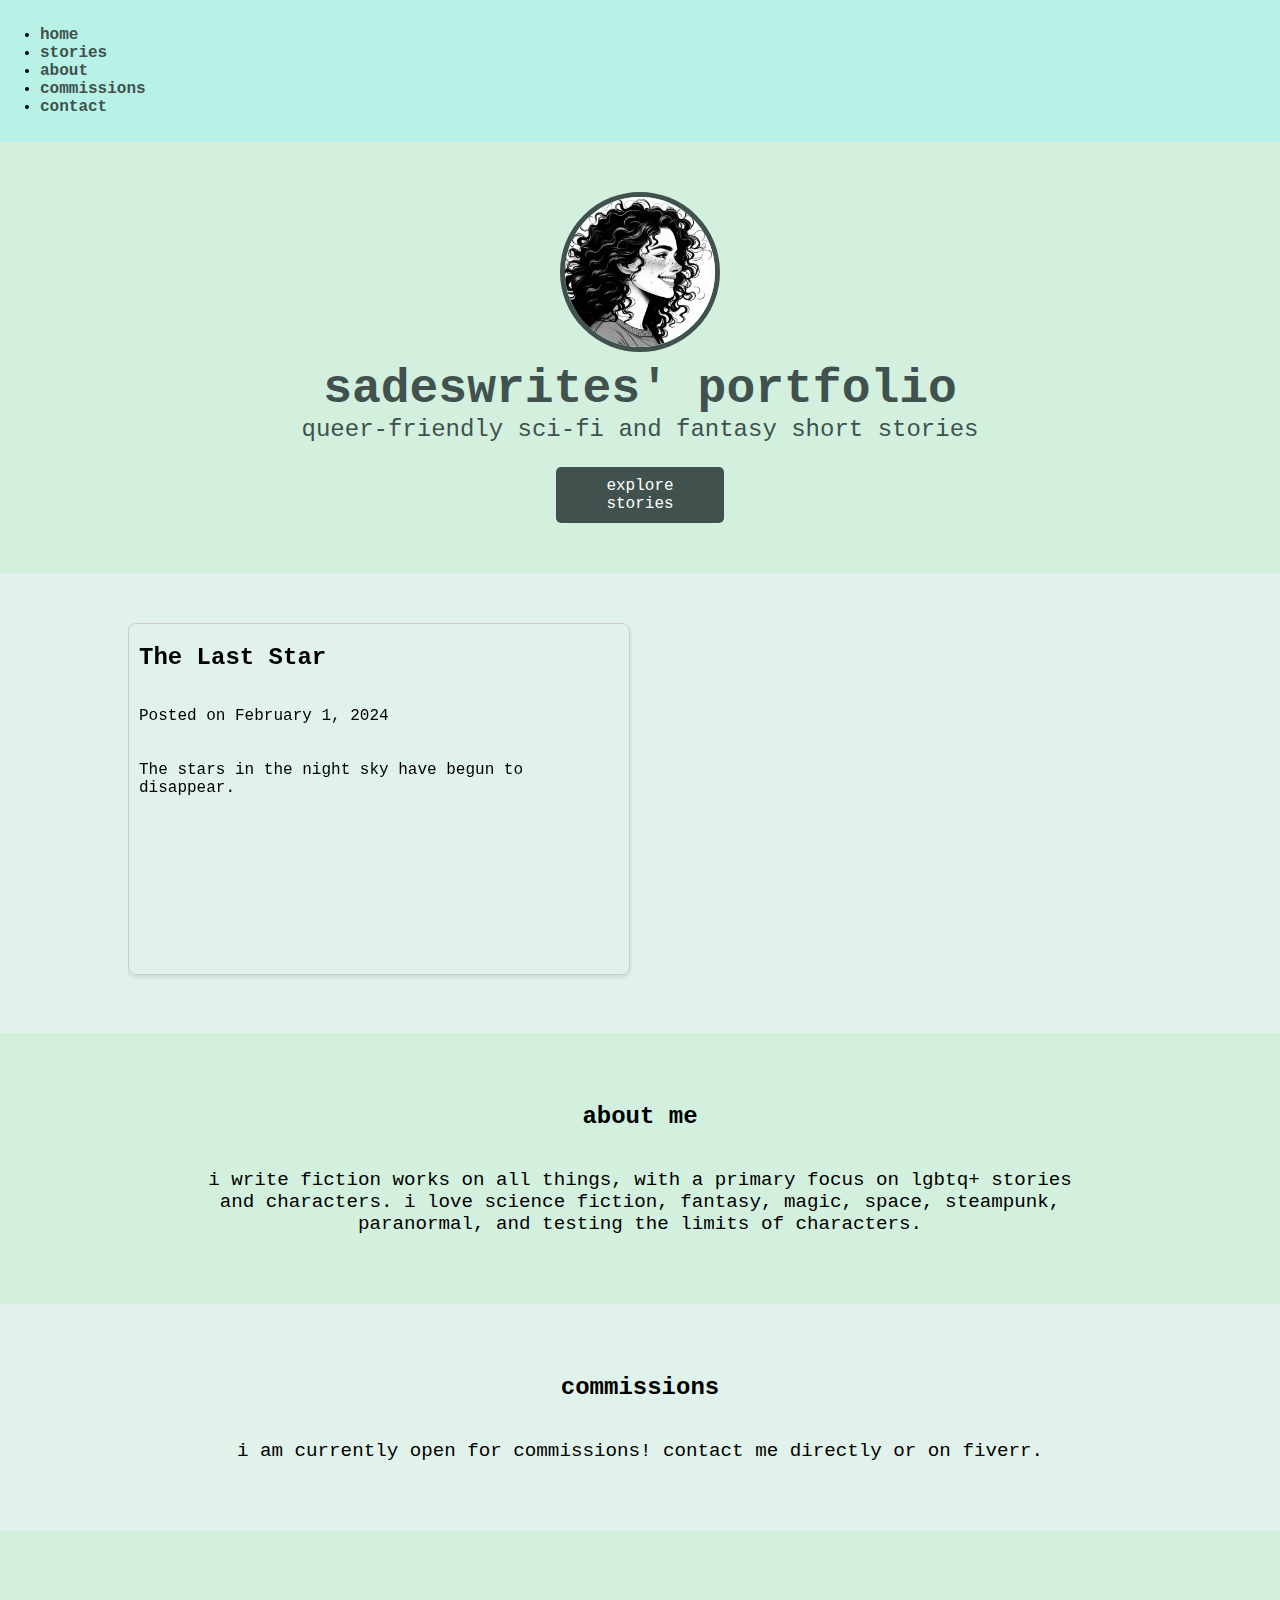
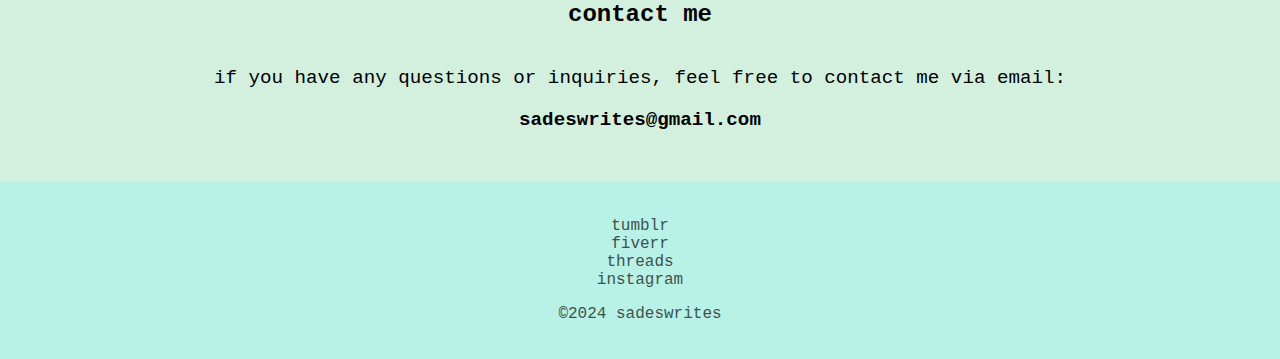
==== index.html @ 993988ee "Add files via upload" ====
<!DOCTYPE html>
<html lang="en">
<head>
    <meta charset="UTF-8">
    <meta name="viewport" content="width=device-width, initial-scale=1.0">
    <title>sadeswrites' portfolio</title>
    <link rel="icon" type="image/x-icon" href="favicon.png">
    <!-- Add Swiper JS -->
    <script src="https://unpkg.com/swiper/swiper-bundle.min.js"></script>
    
    <!-- Add Swiper CSS -->
    <link rel="stylesheet" href="https://unpkg.com/swiper/swiper-bundle.min.css" />
    <link rel="stylesheet" href="styles.css">
</head>
<body>
    <header>
        <nav>
            <ul>
                <li><a href="#">home</a></li>
                <li><a href="stories/">stories</a></li>
                <li><a href="#about">about</a></li>
                <li><a href="#commissions">commissions</a></li>
                <li><a href="#contact">contact</a></li>
            </ul>
        </nav>
    </header>

    <section class="hero">
        <img src="sadie.jpg" alt="Profile Picture" class="profile-picture">
        <h1>sadeswrites' portfolio</h1>
        <p>queer-friendly sci-fi and fantasy short stories</p>
        <a href="stories/" class="btn">explore stories</a>
    </section>

    <!-- Featured Stories Section -->
    <section class="featured-stories" id="stories">
        <div class="swiper-container">
            <div class="swiper-wrapper">
                <!-- First blog post -->
                <div class="swiper-slide">
                    <h2>The Last Star</h2>
                    <p class="post-date">Posted on February 1, 2024</p>
                    <p>The stars in the night sky have begun to disappear.</p>
                </div>
            <!-- If we need pagination -->
            <div class="swiper-pagination"></div>
        </div>
    </section>

    <!-- About Section -->
    <section class="about" id="about">
        <h2>about me</h2>
        <p>i write fiction works on all things, with a primary focus on lgbtq+ stories and characters. i love science fiction, fantasy, magic, space, steampunk, paranormal, and testing the limits of characters.</p>
    </section>

    <!-- Commissions Section -->
    <section id="commissions" class="commissions">
        <h2>commissions</h2>
        <p>i am currently open for commissions! contact me directly or on fiverr.</p>
    </section>

    <!-- Contact Section -->
    <section class="contact" id="contact">
        <h2>contact me</h2>
        <p>if you have any questions or inquiries, feel free to contact me via email:</p>
        <a href="mailto:sadeswrites@gmail.com" class="email-link">sadeswrites@gmail.com</a>
    </section>
  

    <footer>
        <ul>
            <li><a href="https://www.tumblr.com/sadeswrites">tumblr</a></li>
            <li><a href="https://www.fiverr.com/sadeswrites">fiverr</a></li>
            <li><a href="https://www.threads.net/@sadeswrites">threads</a></li>
            <li><a href="https://www.instagram.com/sadeswrites/">instagram</a></li>
        </ul>
        <p>&copy;2024 sadeswrites</p>
    </footer>

    <script src="script.js"></script>
    <script>
        var swiper = new Swiper('.swiper-container', {
            slidesPerView: 'auto',
            spaceBetween: 30,
            pagination: {
                el: '.swiper-pagination',
                clickable: true,
            },
            autoplay: {
                delay: 8000, // Rotate every 8 seconds
                disableOnInteraction: false, // Continue autoplay even when user interacts with the slider
            },
        });
    </script>
</body>
</html>
---- styles.css ----
:root {
  --swiper-pagination-bottom: -130px;
  --swiper-theme-color: #40514e;
  --background-color: #e0f2e9; /* Pastel green background */
  --header-bg-color: #b8f2e6; /* Light pastel green header */
  --link-color: #40514e; /* Dark green links */
  --hover-color: #7da87b; /* Light green on hover */
  --active-color: #40514e; /* Dark green when clicked */
  --hero-bg-color: #d3f0df; /* Light pastel green hero background */
  --about-bg-color: #d3f0df; /* Light pastel green about background */
  --heading-color: #40514e; /* Dark green heading */
  --text-color: #6d7373; /* Medium dark green text */
  --button-bg-color: #40514e; /* Dark green button */
  --button-hover-color: #6d7373; /* Medium dark green hover */
  --footer-bg-color: #b8f2e6; /* Light pastel green footer */
  --card-background-color: #ffffff;
  --text-color: #40514e;
  --text-light-color: #6d7373;
  --tag-background-color: #b8f2e6;
  --tag-text-color: #40514e;
  --tag-active-background-color: #40514e;
  --tag-active-text-color: #ffffff;
}

/* General Styles */
body {
  font-family: 'Courier New', Courier, monospace; /* Typewriter font */
  margin: 0;
  padding: 0;
  background-color: var(--background-color);
}

header {
  background-color: var(--header-bg-color);
  padding: 10px 0;
}

nav ul li a {
  color: var(--link-color);
  text-decoration: none;
  font-weight: bold;
}

nav ul li a:hover {
  color: var(--hover-color);
}

nav ul li a:active {
  color: var(--active-color);
}

/* Hero Section Styles */
.hero {
  text-align: center;
  padding: 50px 0;
  background-color: var(--hero-bg-color);
  position: relative; /* Position relative for centering */
  display: flex;
  flex-direction: column;
  justify-content: center;
  align-items: center;
}

.profile-picture {
  width: 150px; /* Adjust the size of the profile picture */
  height: 150px;
  border-radius: 50%; /* Make it circular */
  border: 5px solid var(--link-color); /* Dark green border */
}

.hero h1 {
  font-size: 3em;
  color: var(--heading-color); /* Dark green heading */
  margin-bottom: 0;
  margin-top: 10px;
}

.hero p {
  font-size: 1.5em;
  color: var(--text-color); /* Medium dark green text */
  margin-top: 0;
}

.btn {
  display: inline-block;
  padding: 10px 20px;
  width: 10%;
  background-color: var(--button-bg-color); /* Dark green button */
  color: white;
  text-decoration: none;
  border-radius: 5px;
  transition: background-color 0.3s ease;
}

.btn:hover {
  background-color: var(--button-hover-color); /* Medium dark green hover */
}

/* Featured Stories Section */
.featured-stories {
  display: flex;
  flex-wrap: wrap;
  justify-content: space-around;
  margin: 50px 0;
}

/* Footer Styles */
footer {
  background-color: var(--footer-bg-color); /* Light pastel green footer */
  color: var(--link-color); /* Dark green text */
  text-align: center;
  padding: 20px 0;
}

footer ul {
  list-style-type: none;
  padding: 0; /* Remove padding from the footer ul */
}

footer ul li a {
  color: var(--link-color); /* Dark green social links */
  text-decoration: none;
}

footer ul li a:hover {
  color: var(--hover-color); /* Light green on hover */
}

footer ul li a:active {
  color: var(--active-color); /* Dark green when clicked */
}

.swiper-container {
  width: 80%; /* Set the width to 500 pixels */
  height: 360px;
  overflow: hidden; /* Ensure content doesn't overflow */
  display: flex;
  flex-direction: column;
}

.swiper-slide {
  width: 500px; /* Set the width */
  height: 350px;
  border: 1px solid #ccc; /* Border to match the theme */
  border-radius: 8px; /* Rounded corners */
  box-shadow: 0 2px 4px rgba(0, 0, 0, 0.1); /* Drop shadow */
  transition: transform 0.3s ease; /* Add transition for smooth rotation */
}

.swiper-slide img {
  width: 100px; /* Ensure the image fills the container */
  height: auto; /* Maintain aspect ratio */
  border-bottom: 1px solid #ccc; /* Border for image */
  padding: 5px; /* Add padding around the image */
}

.swiper-slide h2 {
  margin: 10px 0;
  font-size: 1.5em;
  padding: 10px;
}

.swiper-slide p {
  margin-bottom: 10px;
  padding: 10px;
}

/* Active slide */
.swiper-slide-active {
  transform: scale(1.05); /* Enlarge the active slide slightly */
}

/* Swiper Container Styles for Smaller Screens */
@media only screen and (max-width: 767px) {
  :root {    
    --swiper-pagination-bottom: -80px;
  }

  .swiper-container {
    width: 95%; /* Full width for smaller screens */
  }

  .swiper-slide {
    width: 95%; /* Full width for smaller screens */
    max-width: none; /* Remove max-width for smaller screens */
  }

  .swiper-slide img {
    width: 20%; /* Make images fill the slide container */
    border: none; /* Remove border for images on smaller screens */
  }

  .hero {
    padding: 30px 10px; /* Adjusted padding for smaller screens */
  }

  .hero h1 {
    font-size: 1.5em; /* Adjusted font size for smaller screens */
  }

  .hero p {
    font-size: 1em; /* Adjusted font size for smaller screens */
  }

  .btn {
    width: 70%; /* Adjusted width for smaller screens */
  }
}


/* About Section Styles */
.about, .contact {
  text-align: center;
  padding: 50px 0;
  background-color: var(--about-bg-color); /* Light pastel green background */
  display: flex;
  flex-direction: column;
  justify-items: center;
}

.about h2, .contact h2 {
  color: var(--dark-green); /* Dark green heading */
}

.about p, .contact p {
  width: 70%;
  font-size: 1.2em;
  color: var(--medium-dark-green); /* Medium dark green text */
  align-self: center;
}

/* Commissions Section */
.commissions {
  background-color: var(--light-pastel-green);
  padding: 50px 0;
  text-align: center;
  display: flex;
  flex-direction: column;
  justify-items: center;
}

.commissions h2 {
  color: var(--dark-green);
}

.commissions p {
  color: var(--medium-dark-green);
  font-size: 1.2em;
}

.email-link {
  color: var(--dark-green);
  text-decoration: none;
  font-weight: bold;
  font-size: 1.2em;
}

.email-link:hover {
  color: var(--light-green);
}
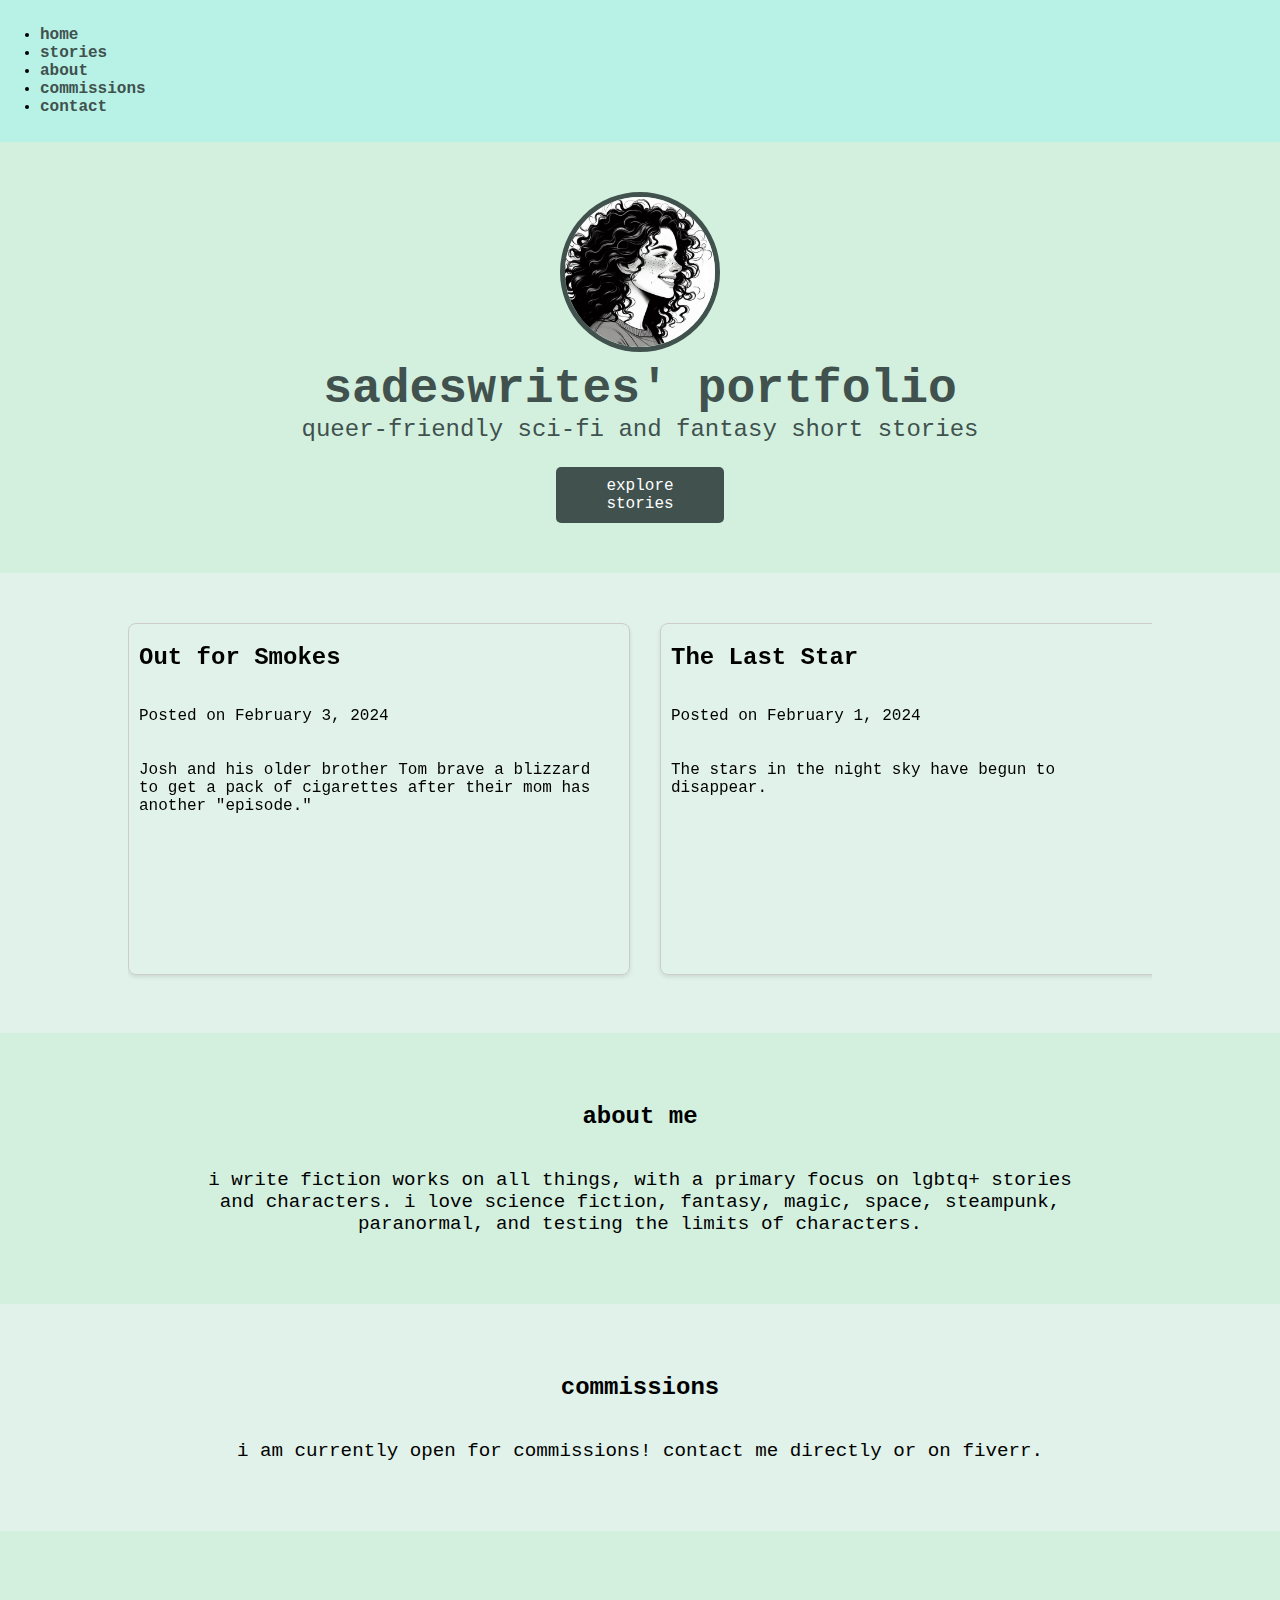
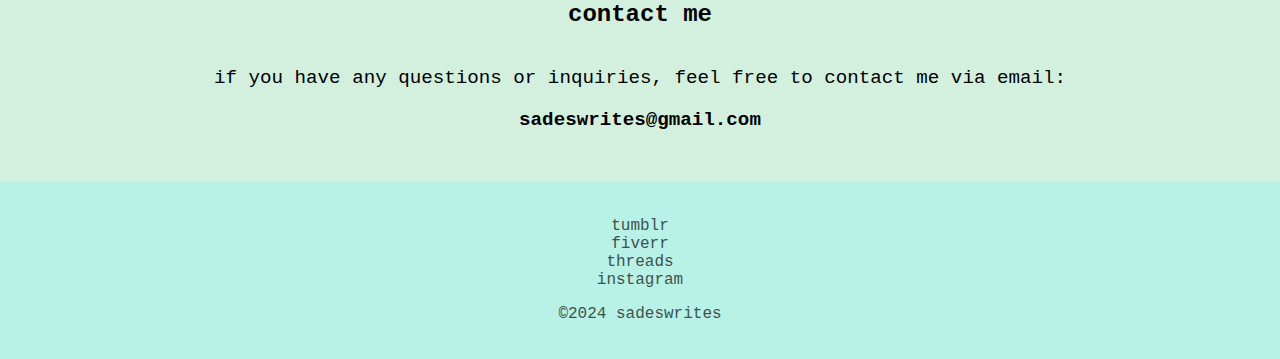
==== commit 9651e471: "Add files via upload" ====
--- a/index.html
+++ b/index.html
@@ -36,7 +36,11 @@
     <section class="featured-stories" id="stories">
         <div class="swiper-container">
             <div class="swiper-wrapper">
-                <!-- First blog post -->
+                <div class="swiper-slide">
+                    <h2>Out for Smokes</h2>
+                    <p class="post-date">Posted on February 3, 2024</p>
+                    <p>Josh and his older brother Tom brave a blizzard to get a pack of cigarettes after their mom has another "episode."</p>
+                </div>
                 <div class="swiper-slide">
                     <h2>The Last Star</h2>
                     <p class="post-date">Posted on February 1, 2024</p>
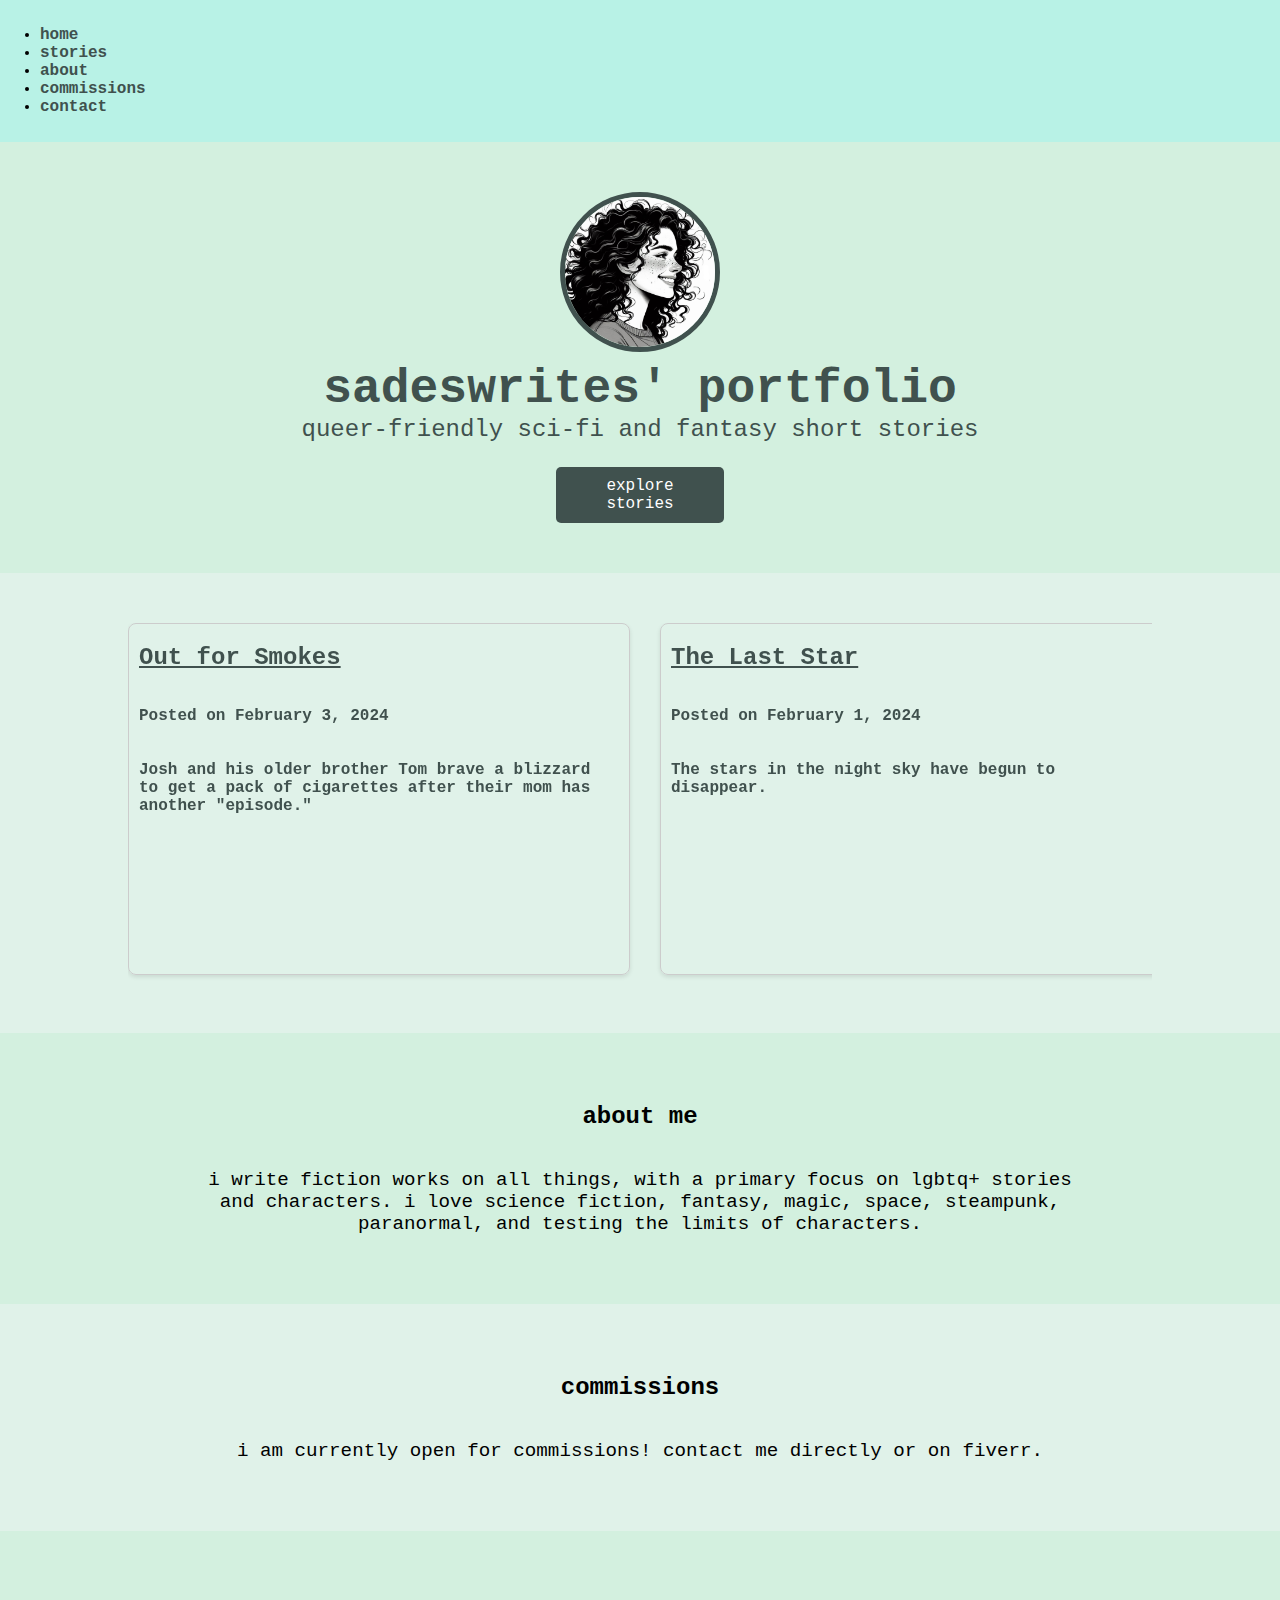
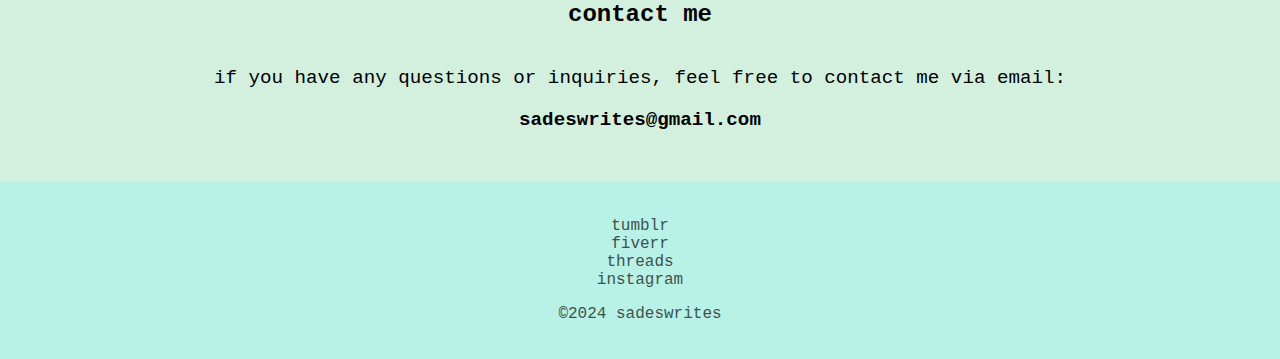
==== commit 6f0d6d2b: "Add files via upload" ====
--- a/index.html
+++ b/index.html
@@ -36,16 +36,16 @@
     <section class="featured-stories" id="stories">
         <div class="swiper-container">
             <div class="swiper-wrapper">
-                <div class="swiper-slide">
+                <div class="swiper-slide"><a href="stories/out-for-smokes/">
                     <h2>Out for Smokes</h2>
                     <p class="post-date">Posted on February 3, 2024</p>
                     <p>Josh and his older brother Tom brave a blizzard to get a pack of cigarettes after their mom has another "episode."</p>
-                </div>
-                <div class="swiper-slide">
+                </a></div>
+                <div class="swiper-slide"><a href="stories/the-last-star/">
                     <h2>The Last Star</h2>
                     <p class="post-date">Posted on February 1, 2024</p>
                     <p>The stars in the night sky have begun to disappear.</p>
-                </div>
+                </a></div>
             <!-- If we need pagination -->
             <div class="swiper-pagination"></div>
         </div>
--- a/styles.css
+++ b/styles.css
@@ -147,20 +147,35 @@
   transition: transform 0.3s ease; /* Add transition for smooth rotation */
 }
 
-.swiper-slide img {
+.swiper-slide a {
+  color: var(--link-color);
+  text-decoration: none;
+  font-weight: bold;
+}
+
+.swiper-slide a:hover {
+  color: var(--hover-color);
+}
+
+.swiper-slide a:active {
+  color: var(--active-color);
+}
+
+.swiper-slide a img {
   width: 100px; /* Ensure the image fills the container */
   height: auto; /* Maintain aspect ratio */
   border-bottom: 1px solid #ccc; /* Border for image */
   padding: 5px; /* Add padding around the image */
 }
 
-.swiper-slide h2 {
+.swiper-slide a h2 {
   margin: 10px 0;
   font-size: 1.5em;
   padding: 10px;
-}
-
-.swiper-slide p {
+  text-decoration: underline;
+}
+
+.swiper-slide a p {
   margin-bottom: 10px;
   padding: 10px;
 }
@@ -185,7 +200,7 @@
     max-width: none; /* Remove max-width for smaller screens */
   }
 
-  .swiper-slide img {
+  .swiper-slide a img {
     width: 20%; /* Make images fill the slide container */
     border: none; /* Remove border for images on smaller screens */
   }
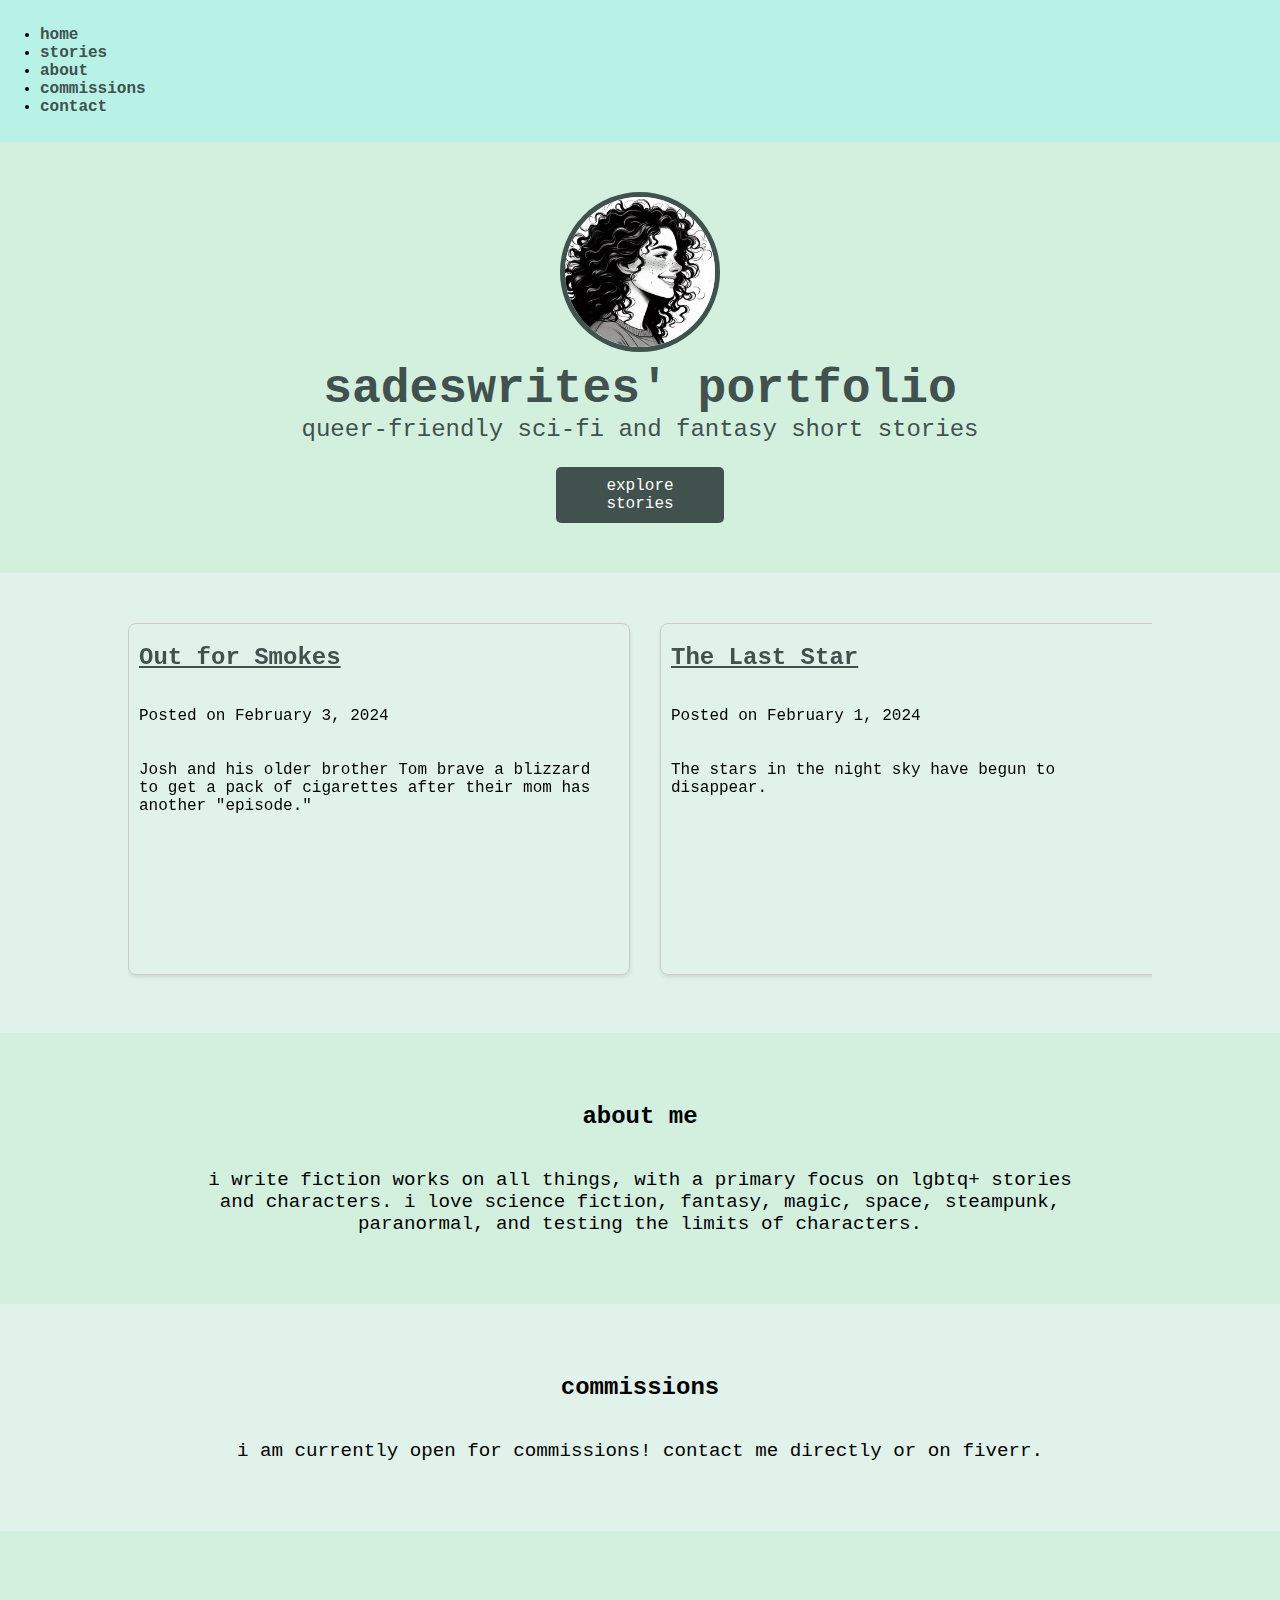
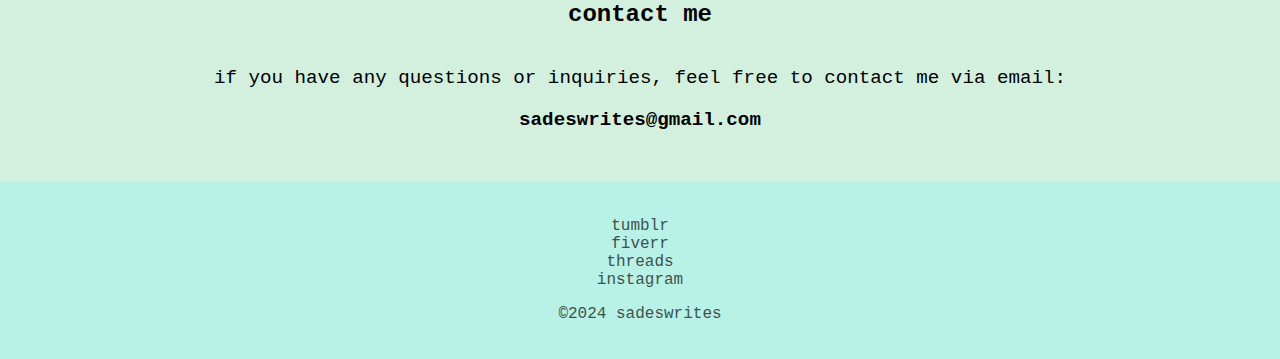
==== commit 6030f173: "Add files via upload" ====
--- a/index.html
+++ b/index.html
@@ -37,15 +37,15 @@
         <div class="swiper-container">
             <div class="swiper-wrapper">
                 <div class="swiper-slide"><a href="stories/out-for-smokes/">
-                    <h2>Out for Smokes</h2>
+                    <h2>Out for Smokes</h2></a>
                     <p class="post-date">Posted on February 3, 2024</p>
                     <p>Josh and his older brother Tom brave a blizzard to get a pack of cigarettes after their mom has another "episode."</p>
-                </a></div>
+                </div>
                 <div class="swiper-slide"><a href="stories/the-last-star/">
-                    <h2>The Last Star</h2>
+                    <h2>The Last Star</h2></a>
                     <p class="post-date">Posted on February 1, 2024</p>
                     <p>The stars in the night sky have begun to disappear.</p>
-                </a></div>
+                </div>
             <!-- If we need pagination -->
             <div class="swiper-pagination"></div>
         </div>
--- a/styles.css
+++ b/styles.css
@@ -161,7 +161,7 @@
   color: var(--active-color);
 }
 
-.swiper-slide a img {
+.swiper-slide img {
   width: 100px; /* Ensure the image fills the container */
   height: auto; /* Maintain aspect ratio */
   border-bottom: 1px solid #ccc; /* Border for image */
@@ -175,7 +175,7 @@
   text-decoration: underline;
 }
 
-.swiper-slide a p {
+.swiper-slide p {
   margin-bottom: 10px;
   padding: 10px;
 }
@@ -198,9 +198,14 @@
   .swiper-slide {
     width: 95%; /* Full width for smaller screens */
     max-width: none; /* Remove max-width for smaller screens */
-  }
-
-  .swiper-slide a img {
+    transition: transform 0.3s ease;
+  }
+
+  .swiper-slide:hover {
+    transform: translateY(-5px);
+  }
+
+  .swiper-slide img {
     width: 20%; /* Make images fill the slide container */
     border: none; /* Remove border for images on smaller screens */
   }
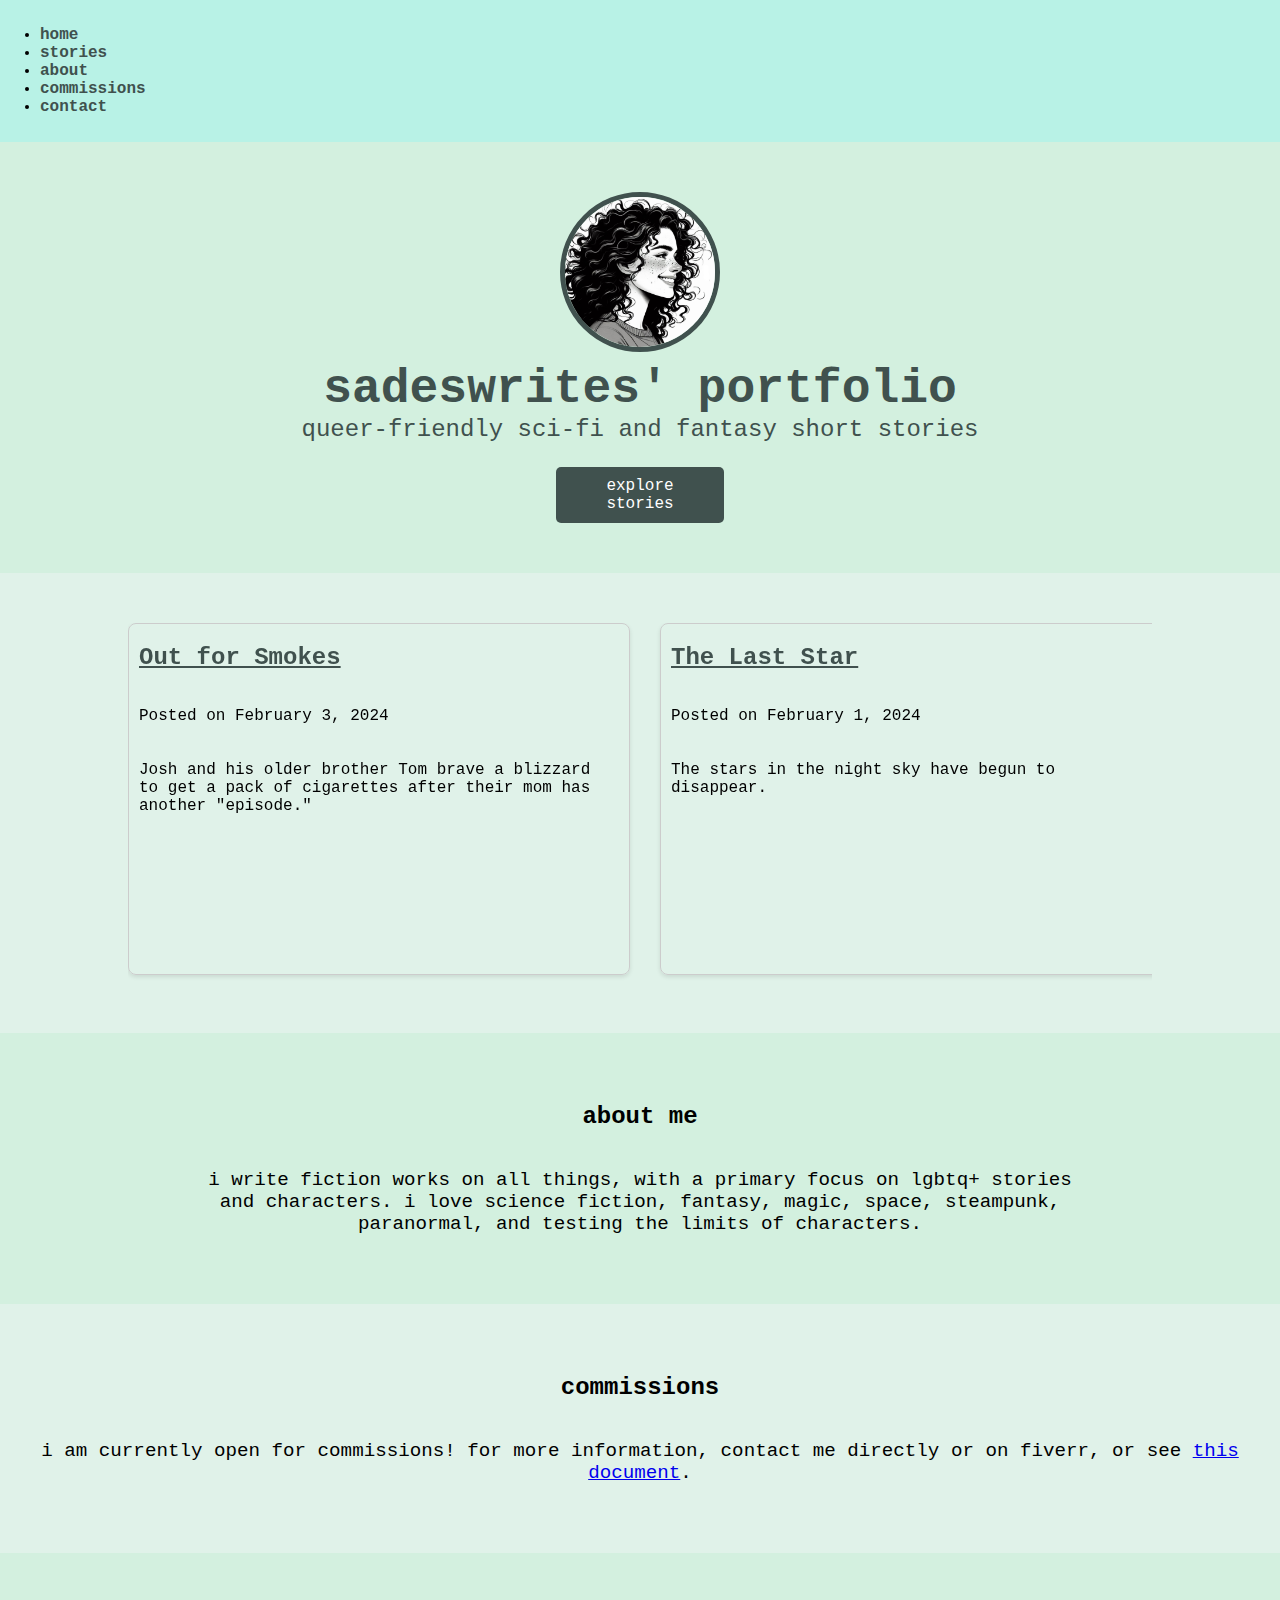
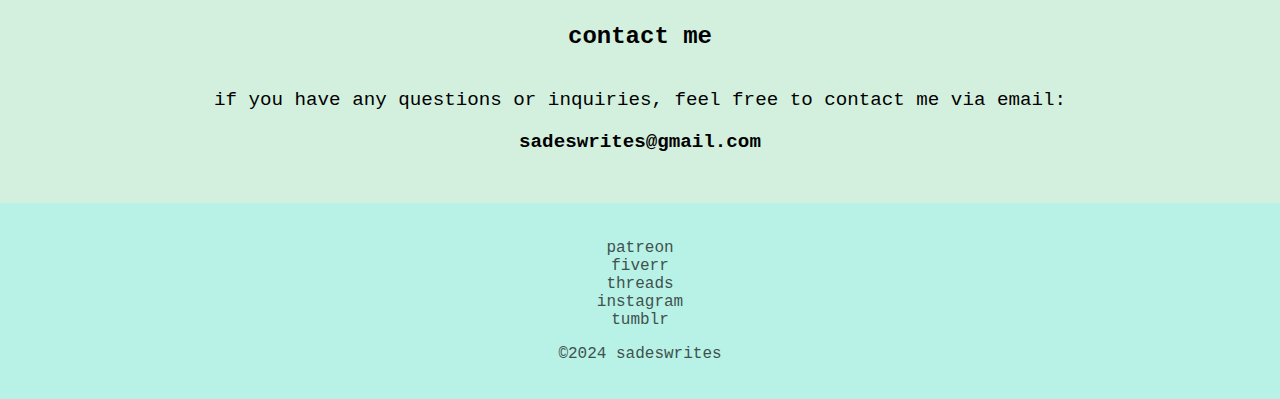
==== commit 52ba5e46: "Add files via upload" ====
--- a/index.html
+++ b/index.html
@@ -60,7 +60,7 @@
     <!-- Commissions Section -->
     <section id="commissions" class="commissions">
         <h2>commissions</h2>
-        <p>i am currently open for commissions! contact me directly or on fiverr.</p>
+        <p>i am currently open for commissions! for more information, contact me directly or on fiverr, or see <a href="https://docs.google.com/document/d/1Cad4IDfkmYI7WhbSGE7K6yFmrDMggmu4Cmt5SahuBx8/edit?usp=sharing">this document</a>.</p>
     </section>
 
     <!-- Contact Section -->
@@ -73,10 +73,11 @@
 
     <footer>
         <ul>
-            <li><a href="https://www.tumblr.com/sadeswrites">tumblr</a></li>
+            <li><a href="https://www.patreon.com/sadeswrites">patreon</a></li>
             <li><a href="https://www.fiverr.com/sadeswrites">fiverr</a></li>
             <li><a href="https://www.threads.net/@sadeswrites">threads</a></li>
             <li><a href="https://www.instagram.com/sadeswrites/">instagram</a></li>
+            <li><a href="https://www.tumblr.com/sadeswrites">tumblr</a></li>
         </ul>
         <p>&copy;2024 sadeswrites</p>
     </footer>
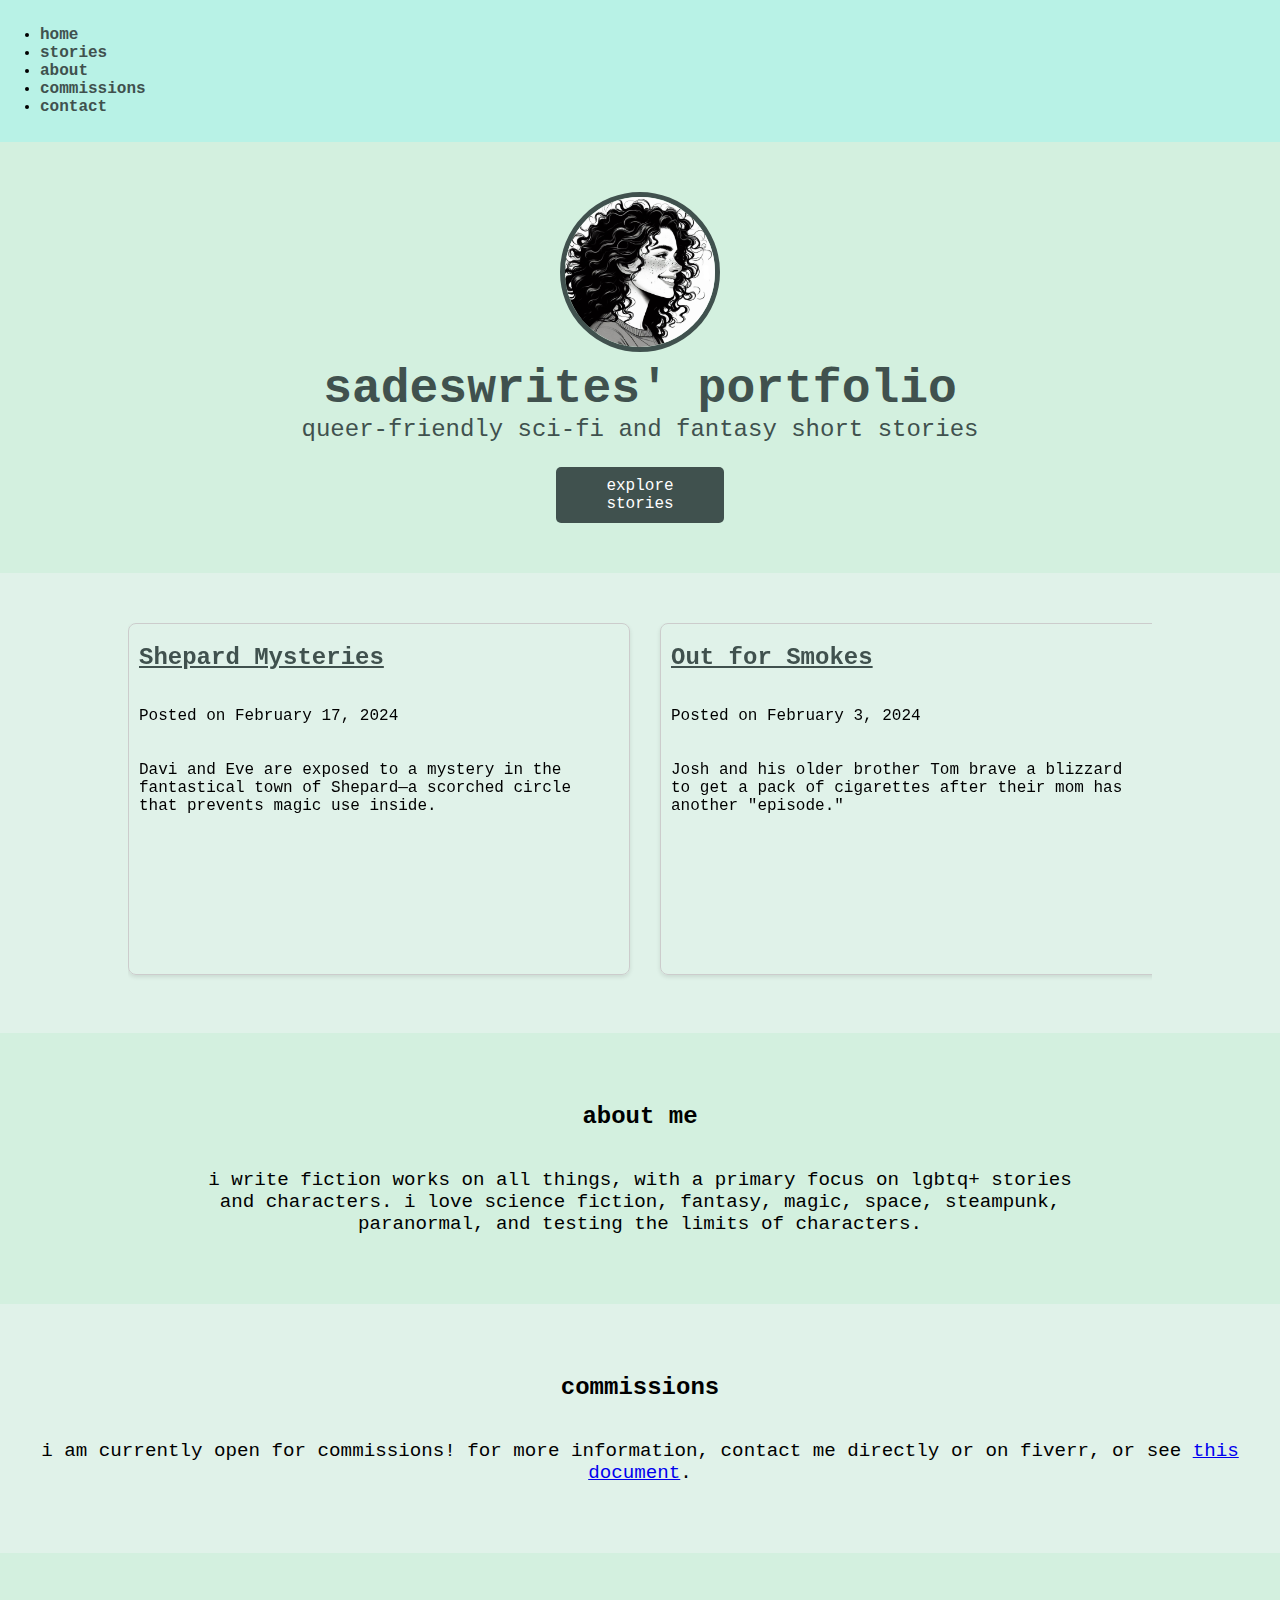
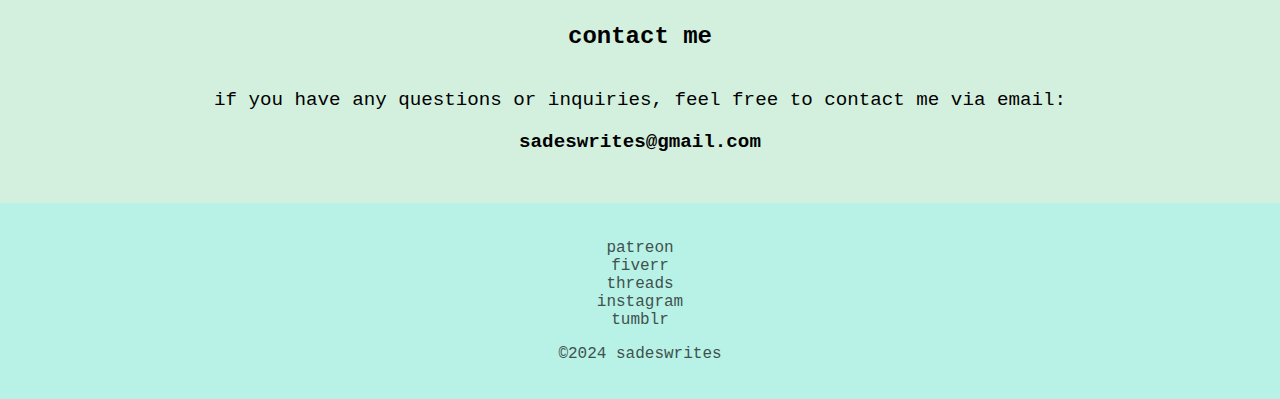
==== commit ea9d8df1: "Add files via upload" ====
--- a/index.html
+++ b/index.html
@@ -36,6 +36,11 @@
     <section class="featured-stories" id="stories">
         <div class="swiper-container">
             <div class="swiper-wrapper">
+                <div class="swiper-slide"><a href="stories/shepard-mysteries/">
+                    <h2>Shepard Mysteries</h2></a>
+                    <p class="post-date">Posted on February 17, 2024</p>
+                    <p>Davi and Eve are exposed to a mystery in the fantastical town of Shepard—a scorched circle that prevents magic use inside.</p>
+                </div>
                 <div class="swiper-slide"><a href="stories/out-for-smokes/">
                     <h2>Out for Smokes</h2></a>
                     <p class="post-date">Posted on February 3, 2024</p>
--- a/styles.css
+++ b/styles.css
@@ -18,6 +18,10 @@
   --text-light-color: #6d7373;
   --tag-background-color: #b8f2e6;
   --tag-text-color: #40514e;
+  --tag-detail-background-color: #d3f0df;
+  --tag-detail-text-color: #40514e;
+  --tag-hero-background-color: #40514e;
+  --tag-hero-text-color: #ffffff;
   --tag-active-background-color: #40514e;
   --tag-active-text-color: #ffffff;
 }
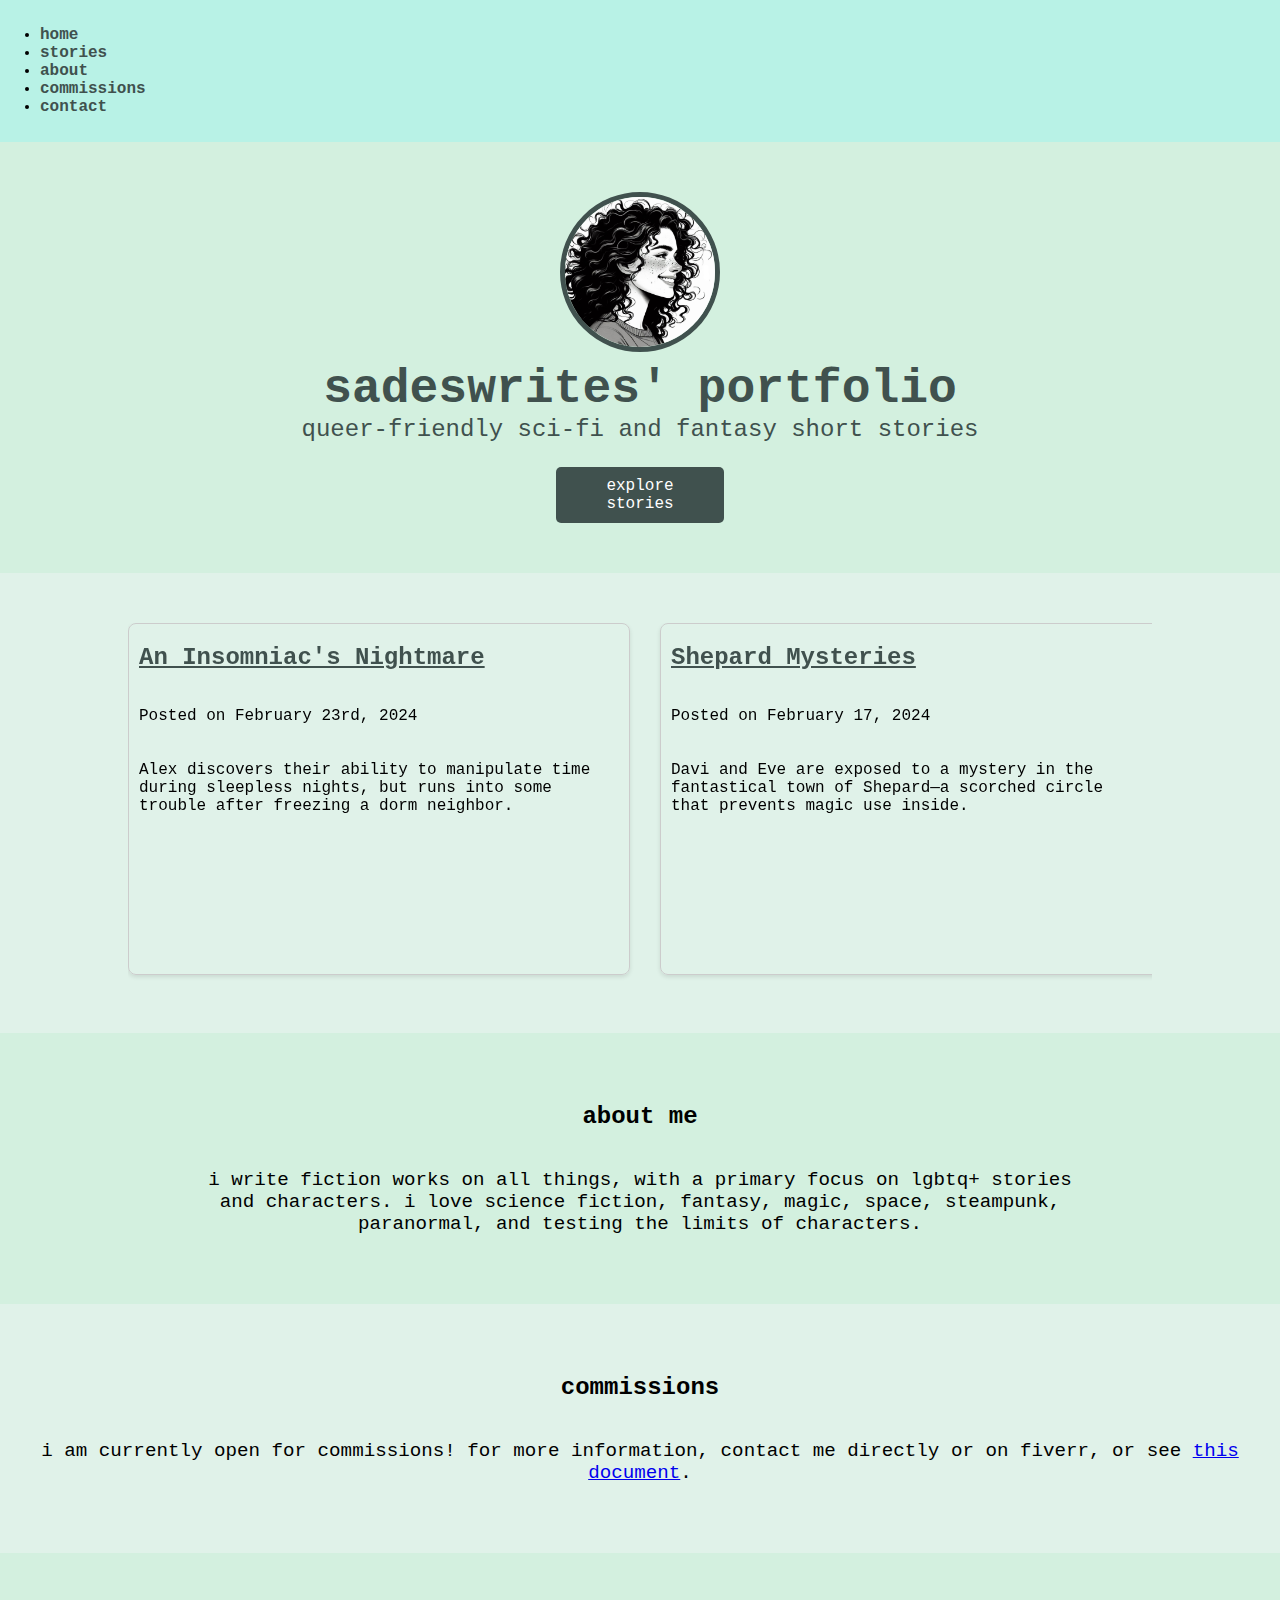
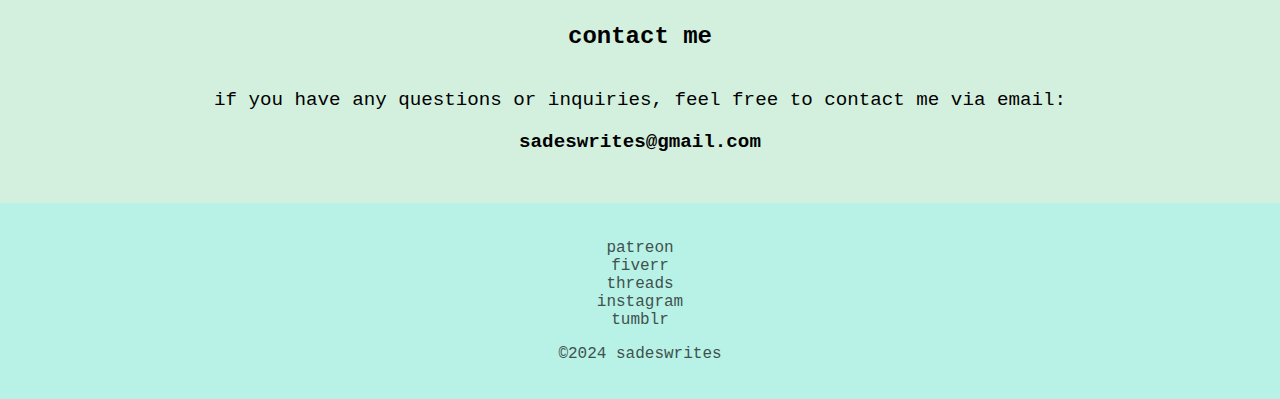
==== commit 3397efae: "an insomniac's nightmare + some fixes to site" ====
--- a/index.html
+++ b/index.html
@@ -36,6 +36,11 @@
     <section class="featured-stories" id="stories">
         <div class="swiper-container">
             <div class="swiper-wrapper">
+                <div class="swiper-slide"><a href="stories/an-insomniacs-nightmare/">
+                    <h2>An Insomniac's Nightmare</h2></a>
+                    <p class="post-date">Posted on February 23rd, 2024</p>
+                    <p>Alex discovers their ability to manipulate time during sleepless nights, but runs into some trouble after freezing a dorm neighbor.</p>
+                </div>
                 <div class="swiper-slide"><a href="stories/shepard-mysteries/">
                     <h2>Shepard Mysteries</h2></a>
                     <p class="post-date">Posted on February 17, 2024</p>
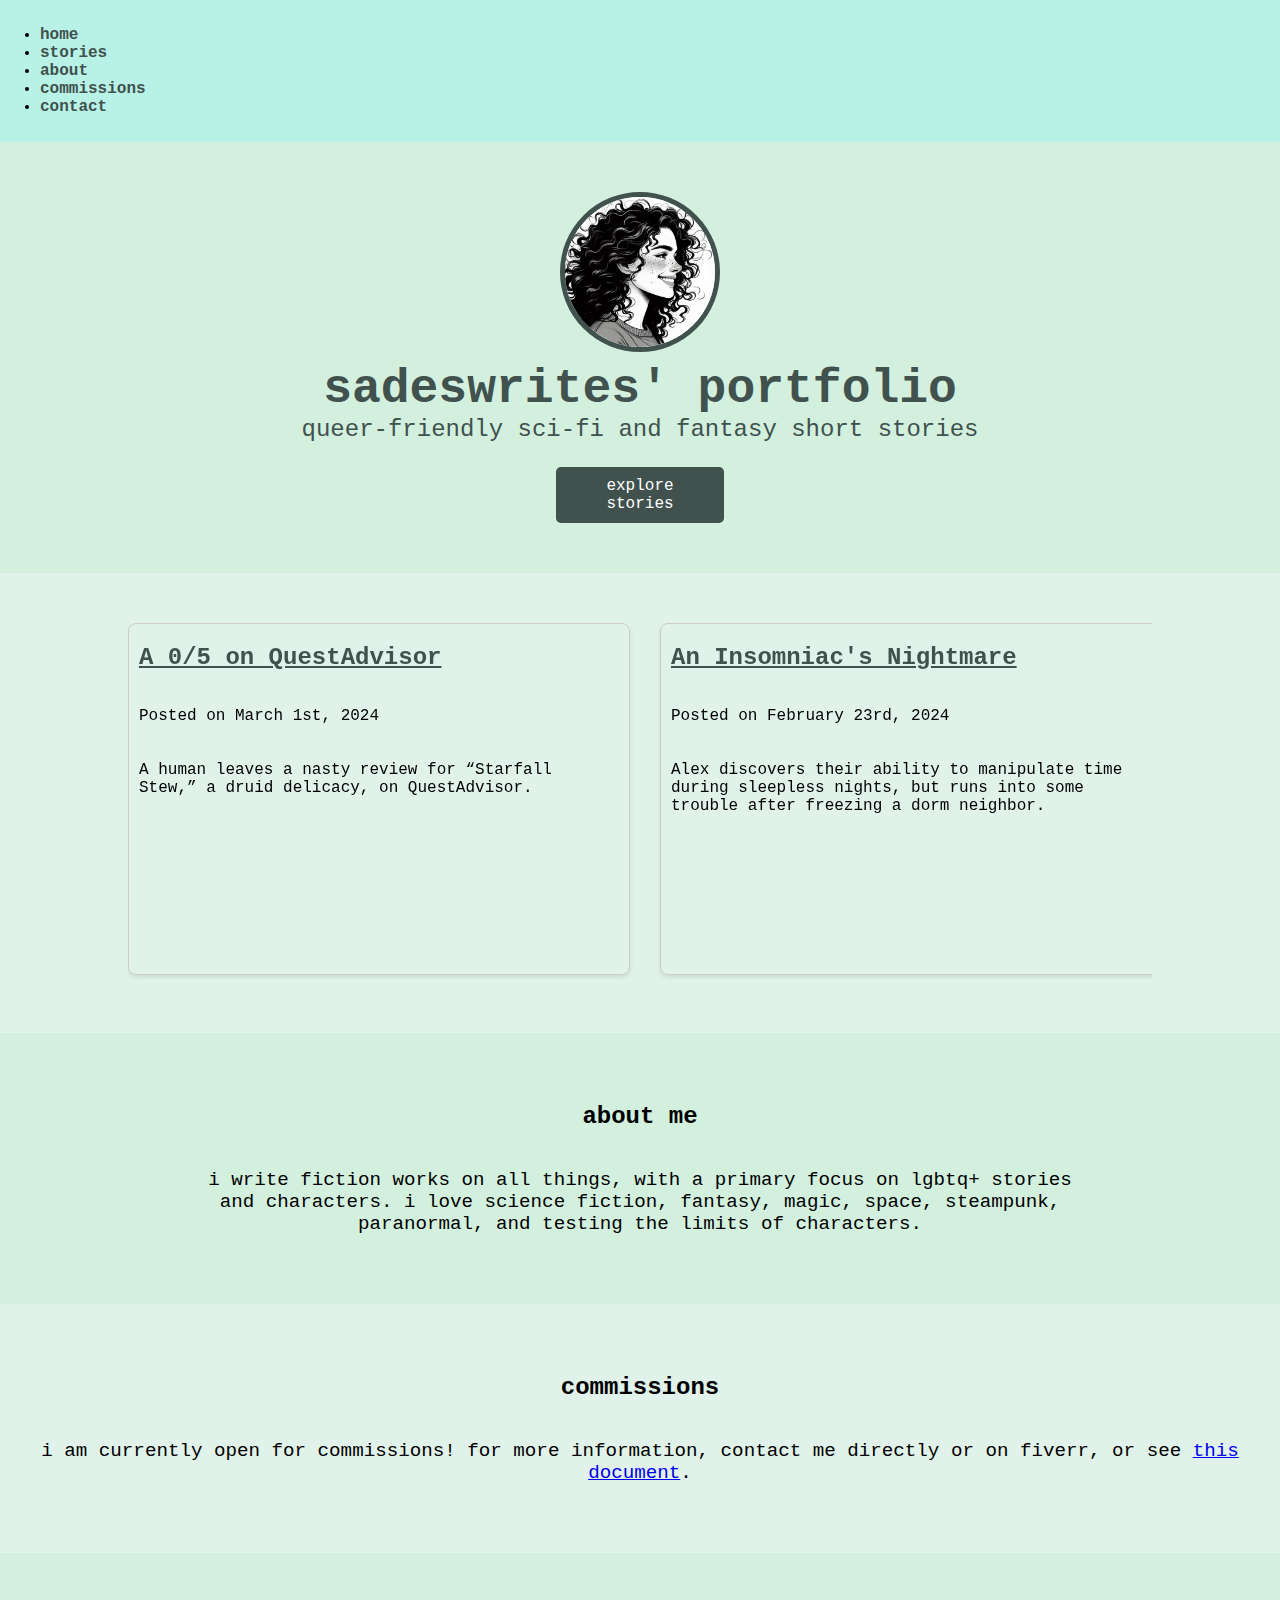
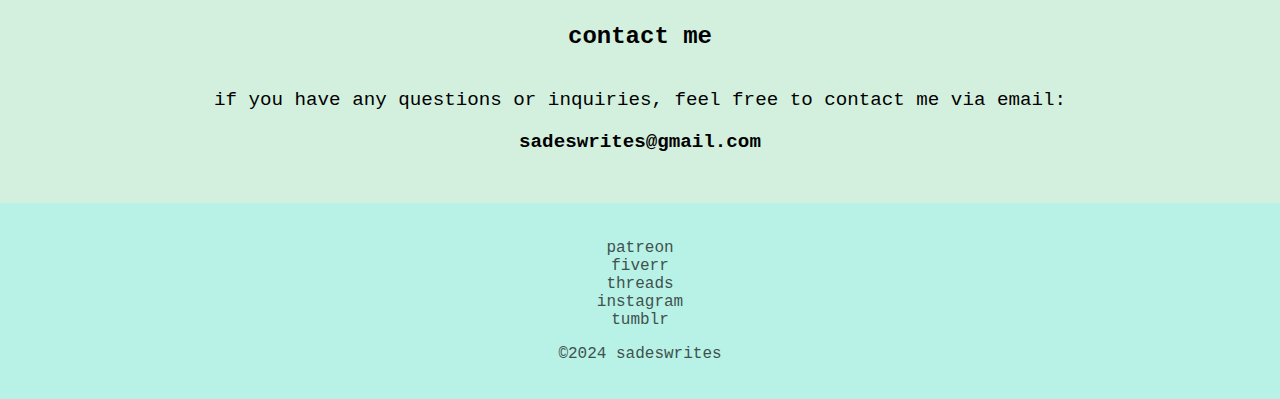
==== commit 163a79e9: "Add files via upload" ====
--- a/index.html
+++ b/index.html
@@ -36,6 +36,11 @@
     <section class="featured-stories" id="stories">
         <div class="swiper-container">
             <div class="swiper-wrapper">
+                <div class="swiper-slide"><a href="stories/a-zero-out-of-five-on-questadvisor/">
+                    <h2>A 0/5 on QuestAdvisor</h2></a>
+                    <p class="post-date">Posted on March 1st, 2024</p>
+                    <p>A human leaves a nasty review for “Starfall Stew,” a druid delicacy, on QuestAdvisor.</p>
+                </div>
                 <div class="swiper-slide"><a href="stories/an-insomniacs-nightmare/">
                     <h2>An Insomniac's Nightmare</h2></a>
                     <p class="post-date">Posted on February 23rd, 2024</p>
